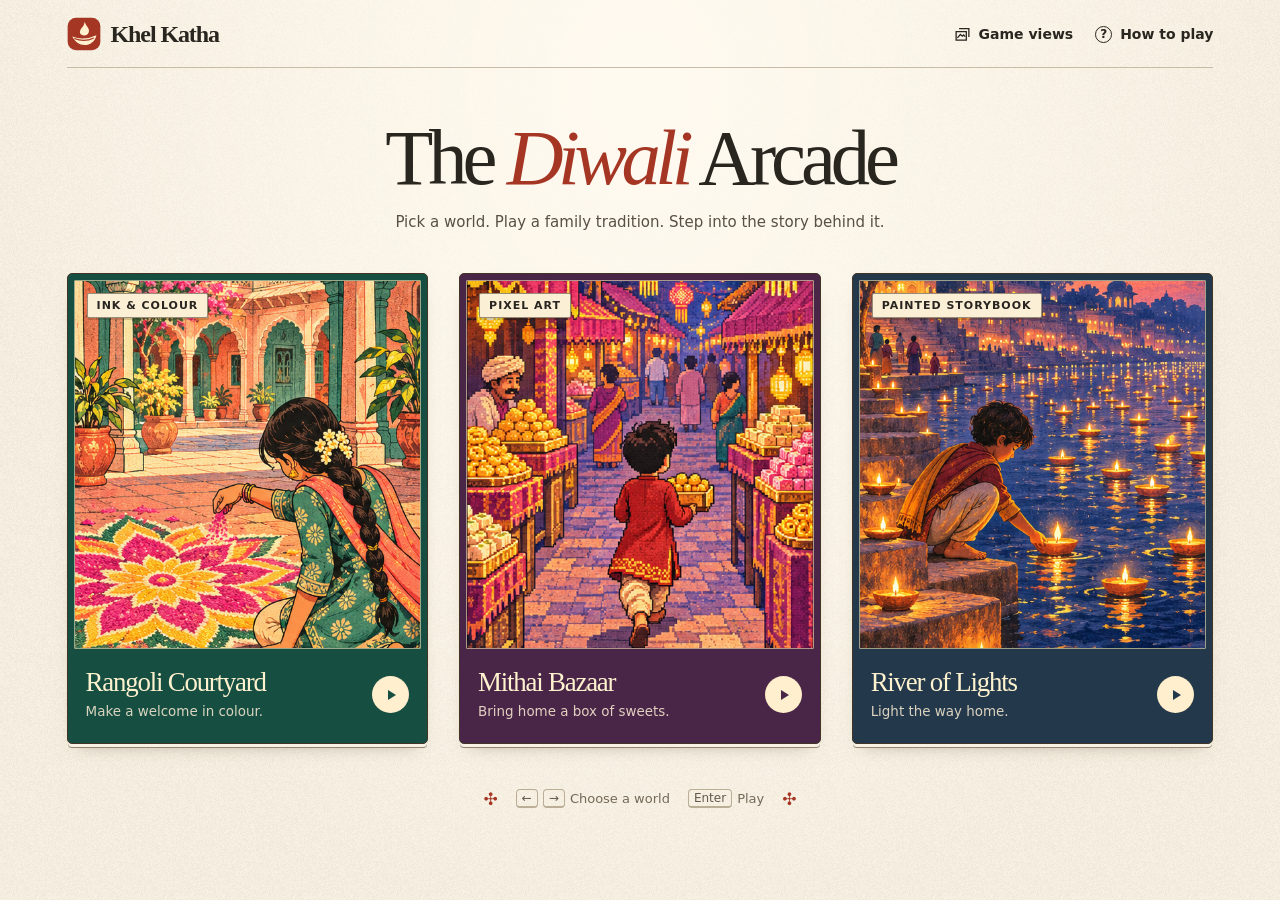
==== diwali-arcade/index.html @ 20a3e9df "Build the Diwali arcade gallery and illustrated game selection" ====
<!doctype html>
<html lang="en">
<head>
<meta charset="utf-8">
<meta name="viewport" content="width=device-width,initial-scale=1">
<meta name="theme-color" content="#f8f0df">
<title>The Diwali Arcade · Khel Katha</title>
<link rel="icon" href="art/diya.svg" type="image/svg+xml">
<link rel="stylesheet" href="gallery.css">
<script src="gallery.js" defer></script>
</head>
<body>
<div id="library">
  <header class="mast">
    <div class="brand"><img src="art/diya.svg" alt="" width="34" height="34">Khel Katha</div>
    <div class="tools"><button class="help" id="view-toggle" type="button" aria-pressed="false"><svg aria-hidden="true" width="17" height="17" viewBox="0 0 20 20" fill="none" stroke="currentColor" stroke-width="1.5"><path d="M2.5 6.5h12v10h-12zM6 3h11.5v10"/><path d="m4 14 3.5-4 2.3 2 1.5-1.5 2 2"/></svg> Game views</button><button class="help" id="help-open"><span aria-hidden="true">?</span> How to play</button></div>
  </header>
  <main>
    <section class="intro" aria-labelledby="title">
      <h1 id="title">The <em>Diwali</em> Arcade</h1>
      <p>Pick a world. Play a family tradition. Step into the story behind it.</p>
    </section>
    <nav class="worlds" aria-label="Choose a world">
      <a class="box courtyard" href="#courtyard" aria-label="Play Rangoli Courtyard">
        <div class="cover"><img src="art/courtyard.jpg" alt="A child places pink powder in a courtyard rangoli beneath marigold garlands"><span class="medium">Ink &amp; colour</span></div>
        <div class="caption"><div><h2>Rangoli Courtyard</h2><p>Make a welcome in colour.</p></div><span class="play" aria-hidden="true"></span></div>
      </a>
      <a class="box bazaar" href="#bazaar" aria-label="Play Mithai Bazaar">
        <div class="cover"><img src="art/bazaar.jpg" alt="A child carries sweets between pixel-art shops lit by golden lanterns"><span class="medium">Pixel art</span></div>
        <div class="caption"><div><h2>Mithai Bazaar</h2><p>Bring home a box of sweets.</p></div><span class="play" aria-hidden="true"></span></div>
      </a>
      <a class="box river" href="#river" aria-label="Play River of Lights">
        <div class="cover"><img src="art/river.jpg" alt="A child lights a diya by a river reflecting the lights of the ghats"><span class="medium">Painted storybook</span></div>
        <div class="caption"><div><h2>River of Lights</h2><p>Light the way home.</p></div><span class="play" aria-hidden="true"></span></div>
      </a>
    </nav>
    <div class="navigation-hint"><span class="ornament" aria-hidden="true">✣</span><span><kbd>←</kbd> <kbd>→</kbd> Choose a world</span><span><kbd>Enter</kbd> Play</span><span class="ornament" aria-hidden="true">✣</span></div>
  </main>
</div>
<section id="stage" hidden aria-label="Game">
  <div class="stagebar"><button id="library-back" aria-label="Return to world selection"><span aria-hidden="true">▦</span> Worlds</button><strong id="game-title"></strong><button id="expand">Full screen</button></div>
  <div id="screen"></div>
</section>
<dialog id="help" aria-labelledby="help-title"><div class="dialog-body">
  <button id="help-close" aria-label="Close instructions">×</button>
  <img src="art/diya.svg" width="45" height="45" alt="">
  <h2 id="help-title">How to play</h2>
  <p>Choose a cover to enter its world. Walk with the arrow keys or WASD, or tap a spot to move there.</p>
  <p>Follow the task shown in the scene. Each family’s preparations lead into a playable telling of Rama, Sita and Lakshmana’s homecoming in Ayodhya.</p>
  <p>Use <strong>Worlds</strong> above the game to return to the arcade. Reopening a world starts a fresh playthrough.</p>
  <button class="dialog-action" id="choose">Choose a world</button>
</div></dialog>
</body></html>
---- diwali-arcade/gallery.css ----
:root{--ink:#29251f;--paper:#f8f2e4;--rust:#a53624;--line:#c6bca7;--display:"Iowan Old Style","Baskerville","Palatino Linotype",Georgia,serif;--body:"Geist","Avenir Next",Avenir,system-ui,sans-serif;color:var(--ink);font-family:var(--body);background:var(--paper)}
*{box-sizing:border-box}
body{margin:0;min-width:280px;min-height:100vh}
body:before{content:"";position:fixed;inset:0;z-index:-1;pointer-events:none;background:radial-gradient(ellipse at 50% 10%,#fffaf0,transparent 75%),url(art/paper.png) repeat}
button,a{-webkit-tap-highlight-color:transparent}
button{color:inherit;font:inherit;cursor:pointer}
button:focus-visible,a:focus-visible{outline:3px solid #b24527;outline-offset:5px}
.mast{max-width:1550px;margin:auto;padding:17px clamp(22px,5.2vw,96px);display:flex;align-items:center;justify-content:space-between;position:relative}
.mast:after{content:"";position:absolute;left:clamp(22px,5.2vw,96px);right:clamp(22px,5.2vw,96px);bottom:0;border-bottom:1px solid var(--line)}
.brand{display:flex;align-items:center;gap:10px;font:700 24px/1 var(--display);letter-spacing:-1.1px}
.help{border:none;background:none;display:flex;gap:8px;align-items:center;padding:8px 0;font-size:14px;font-weight:600}
.help span{display:grid;place-items:center;border:1.4px solid currentColor;border-radius:50%;width:17px;height:17px;font:600 12px/1 var(--body)}
main{max-width:1550px;margin:0 auto;padding:0 clamp(22px,5.2vw,96px) 24px}
.intro{text-align:center;margin:clamp(24px,5.4vh,70px) 0 clamp(26px,4.4vh,56px)}
h1,h2,p{margin:0}
h1{font:500 clamp(54px,6.15vw,103px)/1.05 var(--display);letter-spacing:-.065em}
h1 em{font-family:Baskerville,Georgia,serif;font-weight:400;color:var(--rust);letter-spacing:-.07em}
.intro p{margin-top:12px;color:#575044;font-size:clamp(15px,1.15vw,18px);line-height:1.5}
.worlds{display:grid;grid-template-columns:repeat(3,minmax(0,1fr));gap:clamp(14px,2.4vw,36px)}
.box{--tone:#174e42;position:relative;display:block;padding:6px;text-decoration:none;color:#fff2cf;background:var(--tone);border:1px solid #433526;border-radius:5px;box-shadow:0 4px 0 -1px var(--paper),0 5px 0 -1px #92846e,0 11px 17px -12px #51432c80;transition:transform .2s,box-shadow .2s}
.box:hover,.box:focus-visible{transform:translateY(-5px);box-shadow:0 4px 0 -1px var(--paper),0 5px 0 -1px #92846e,0 17px 23px -14px #51432c90}
.bazaar{--tone:#492647}.river{--tone:#23394b}
.cover{position:relative;overflow:hidden;isolation:isolate;height:clamp(240px,41vh,520px);border:1px solid #f8eab894;border-radius:1px}
.cover img{width:100%;height:100%;object-fit:cover;object-position:50% 76%;display:block;transition:transform .5s}
.river .cover img{object-position:50% 75%}
.box:hover .cover img{transform:scale(1.025)}
.medium{position:absolute;top:12px;left:12px;background:#fbefd6;color:#28241f;padding:5px 9px 4px;border:1px solid #473d2d8c;box-shadow:1px 2px #31271235;border-radius:2px;font:650 11px/1.25 var(--body);letter-spacing:.09em;text-transform:uppercase}
.caption{padding:18px 12px 15px;display:flex;align-items:center;justify-content:space-between;gap:7px}
.caption h2{font:500 clamp(22px,2.1vw,38px)/1.12 var(--display);letter-spacing:-.045em}
.caption p{font-size:clamp(13px,1.05vw,16px);line-height:1.45;margin:5px 0 0;color:#fff0d6d6}
.play{display:grid;place-items:center;border:1px solid #ffedc57a;width:37px;aspect-ratio:1;flex-shrink:0;border-radius:50%;color:var(--tone);background:#ffefcf;transition:transform .2s}
.play:after{content:"";margin-left:3px;border-top:5px solid transparent;border-bottom:5px solid transparent;border-left:8px solid currentColor}
.navigation-hint{display:flex;align-items:center;justify-content:center;gap:18px;margin:clamp(27px,5vh,58px) 0 0;color:#746957;font-size:13px}
.navigation-hint>span{display:inline-flex;align-items:center;gap:5px}
kbd{font:inherit;font-size:12px;border:1px solid #baae97;border-bottom-width:2px;border-radius:4px;color:#63594c;padding:1px 5px}
.ornament{color:var(--rust);font-size:17px}
#stage{position:fixed;inset:0;display:grid;grid-template-rows:40px minmax(0,1fr);background:#141518}
[hidden],#stage[hidden]{display:none!important}
.stagebar{width:100%;display:grid;grid-template-columns:1fr auto 1fr;align-items:center;background:#24231f;color:#fff2d9;padding:0 12px;border-bottom:1px solid #ffffff20}
.stagebar button{width:max-content;display:flex;align-items:center;gap:6px;border:0;padding:5px 9px;background:transparent;font-size:13px;border-radius:4px}
.stagebar button:hover,.stagebar button:focus-visible{background:#ffffff15}
.stagebar strong{font:500 16px var(--display)}.stagebar button:last-child{justify-self:end}
#screen,iframe{width:100%;height:100%;border:0;display:block}
dialog{width:min(435px,calc(100% - 28px));color:var(--ink);background:var(--paper);border:1px solid var(--line);box-shadow:0 18px 90px #261c1970;border-radius:8px;padding:0;margin:auto}
dialog::backdrop{background:#241b16a8}.dialog-body{position:relative;padding:30px}
dialog h2{font:500 35px var(--display);margin:12px 0}
dialog p{font-size:15px;line-height:1.55;margin:12px 0}
#help-close{position:absolute;right:14px;top:10px;border:0;background:transparent;font-size:27px}
.dialog-action{margin-top:8px;background:var(--ink);color:#fff2d9;border:0;border-radius:4px;padding:10px 15px}
@media(min-width:1600px){.intro{margin-top:6vh}}
@media(max-width:850px) and (min-width:681px){.caption{padding:13px 5px}.play{width:27px}.cover{height:clamp(205px,36vh,330px)}}
@media(max-width:680px){.mast{padding:13px 19px}.mast:after{left:19px;right:19px}.brand{font-size:21px}.brand img{width:29px;height:29px}main{padding:0 19px 24px}.intro{margin:26px 0 24px}.intro h1{font-size:clamp(40px,9vw,59px)}.intro p{font-size:14px;max-width:320px;margin:9px auto 0}.worlds{grid-template-columns:1fr;gap:22px;max-width:475px;margin:auto}.cover{height:clamp(190px,56vw,270px)}.caption{padding:12px 10px}.caption h2{font-size:26px}.navigation-hint{display:none}}
@media(prefers-reduced-motion:reduce){*,*:before,*:after{transition:none!important;scroll-behavior:auto!important}}
.tools{display:flex;align-items:center;gap:22px}
#view-toggle[aria-pressed=true]{color:var(--rust)}
#view-toggle[aria-pressed=true]::after{content:"✓"}
.worlds.game-views .cover{height:auto;aspect-ratio:16/9;background:#29251f}
.worlds.game-views .cover img{object-fit:contain}
.worlds.game-views .medium{display:none}
@media(min-width:1050px){.worlds.game-views .caption{padding-block:17px}}
@media(max-width:500px){.tools{gap:12px}.help{font-size:12px;gap:4px}.brand{font-size:20px;gap:7px}}
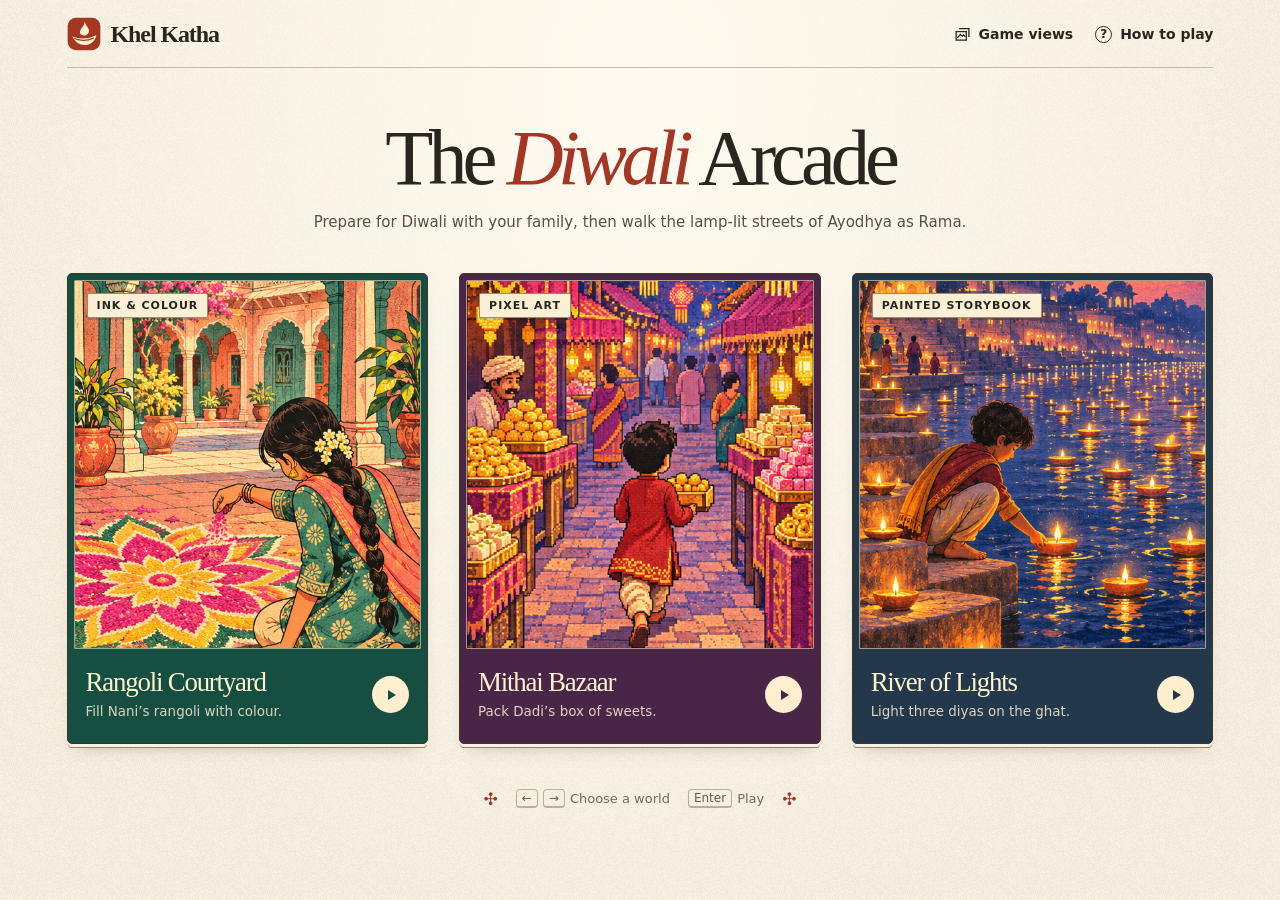
==== commit 071283aa: "Describe walkable festival tasks and laptop controls in the arcade" ====
--- a/diwali-arcade/index.html
+++ b/diwali-arcade/index.html
@@ -18,20 +18,20 @@
   <main>
     <section class="intro" aria-labelledby="title">
       <h1 id="title">The <em>Diwali</em> Arcade</h1>
-      <p>Pick a world. Play a family tradition. Step into the story behind it.</p>
+      <p>Prepare for Diwali with your family, then walk the lamp-lit streets of Ayodhya as Rama.</p>
     </section>
     <nav class="worlds" aria-label="Choose a world">
       <a class="box courtyard" href="#courtyard" aria-label="Play Rangoli Courtyard">
         <div class="cover"><img src="art/courtyard.jpg" alt="A child places pink powder in a courtyard rangoli beneath marigold garlands"><span class="medium">Ink &amp; colour</span></div>
-        <div class="caption"><div><h2>Rangoli Courtyard</h2><p>Make a welcome in colour.</p></div><span class="play" aria-hidden="true"></span></div>
+        <div class="caption"><div><h2>Rangoli Courtyard</h2><p>Fill Nani’s rangoli with colour.</p></div><span class="play" aria-hidden="true"></span></div>
       </a>
       <a class="box bazaar" href="#bazaar" aria-label="Play Mithai Bazaar">
         <div class="cover"><img src="art/bazaar.jpg" alt="A child carries sweets between pixel-art shops lit by golden lanterns"><span class="medium">Pixel art</span></div>
-        <div class="caption"><div><h2>Mithai Bazaar</h2><p>Bring home a box of sweets.</p></div><span class="play" aria-hidden="true"></span></div>
+        <div class="caption"><div><h2>Mithai Bazaar</h2><p>Pack Dadi’s box of sweets.</p></div><span class="play" aria-hidden="true"></span></div>
       </a>
       <a class="box river" href="#river" aria-label="Play River of Lights">
         <div class="cover"><img src="art/river.jpg" alt="A child lights a diya by a river reflecting the lights of the ghats"><span class="medium">Painted storybook</span></div>
-        <div class="caption"><div><h2>River of Lights</h2><p>Light the way home.</p></div><span class="play" aria-hidden="true"></span></div>
+        <div class="caption"><div><h2>River of Lights</h2><p>Light three diyas on the ghat.</p></div><span class="play" aria-hidden="true"></span></div>
       </a>
     </nav>
     <div class="navigation-hint"><span class="ornament" aria-hidden="true">✣</span><span><kbd>←</kbd> <kbd>→</kbd> Choose a world</span><span><kbd>Enter</kbd> Play</span><span class="ornament" aria-hidden="true">✣</span></div>
@@ -45,8 +45,8 @@
   <button id="help-close" aria-label="Close instructions">×</button>
   <img src="art/diya.svg" width="45" height="45" alt="">
   <h2 id="help-title">How to play</h2>
-  <p>Choose a cover to enter its world. Walk with the arrow keys or WASD, or tap a spot to move there.</p>
-  <p>Follow the task shown in the scene. Each family’s preparations lead into a playable telling of Rama, Sita and Lakshmana’s homecoming in Ayodhya.</p>
+  <p>Choose a cover to play. Use <strong>WASD</strong> or the arrow keys to walk freely. You can also click the ground to move there.</p>
+  <p>Follow the objective in the scene. Work with the objects around you to finish your family’s preparations, then take control of Rama in Ayodhya.</p>
   <p>Use <strong>Worlds</strong> above the game to return to the arcade. Reopening a world starts a fresh playthrough.</p>
   <button class="dialog-action" id="choose">Choose a world</button>
 </div></dialog>
